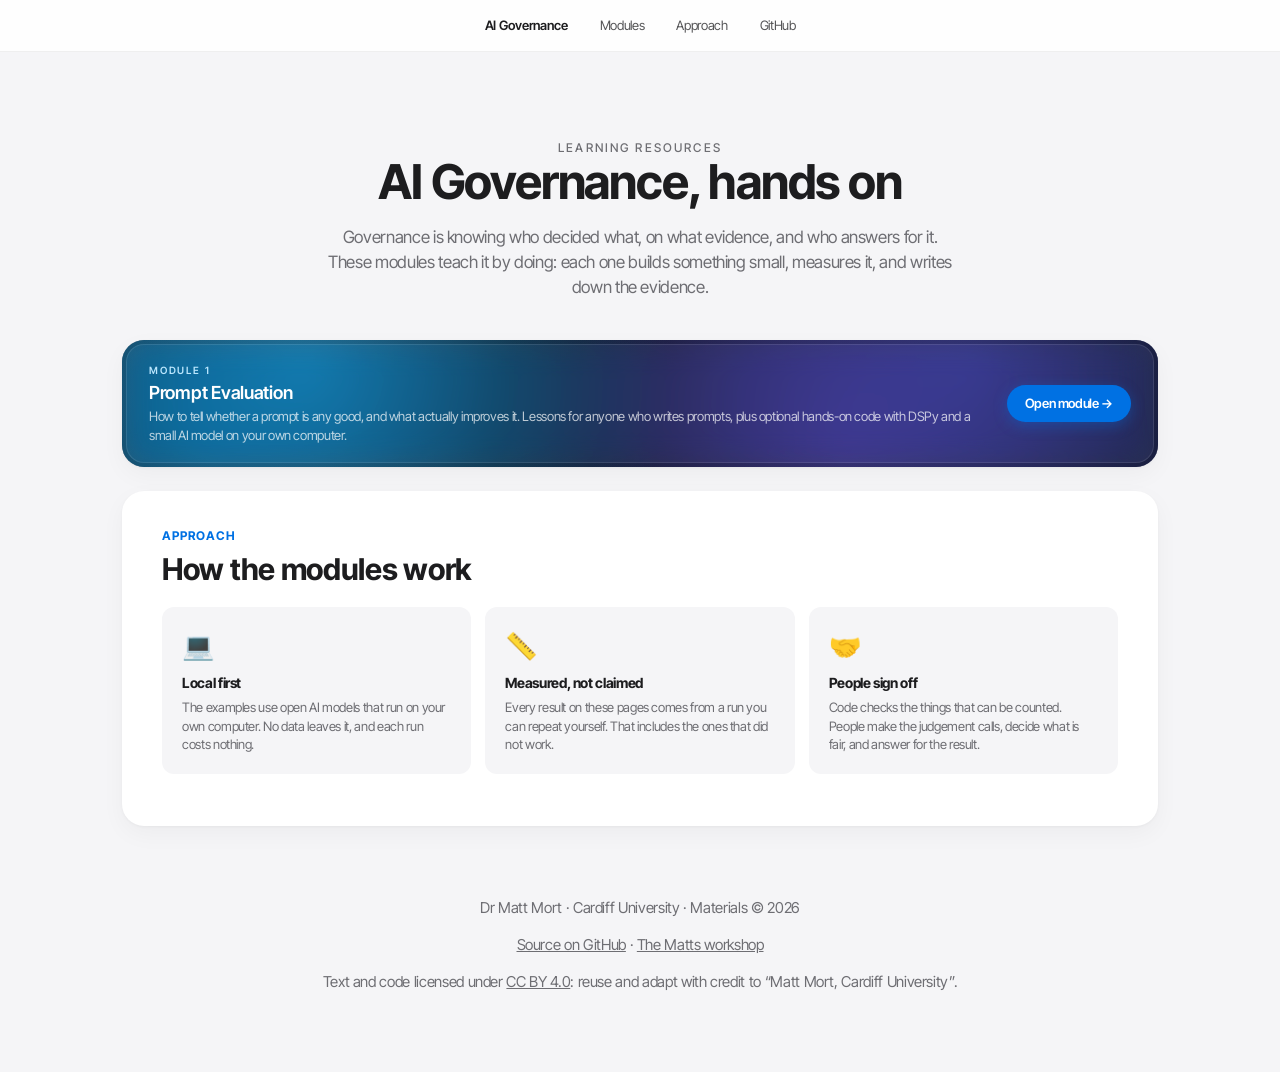
==== site/index.html @ ae8471f8 "Add prompt evaluation module and companion site Module 1 measures and optimises exam-question prompt" ====
<!DOCTYPE html>
<html lang="en-GB">
<head>
    <meta charset="UTF-8">
    <meta name="viewport" content="width=device-width, initial-scale=1.0">
    <title>AI Governance - Learning Resources</title>
    <meta name="description" content="Practical, hands-on modules for learning AI governance: measure, document and control the AI you use.">
    <link rel="preconnect" href="https://fonts.googleapis.com">
    <link rel="preconnect" href="https://fonts.gstatic.com" crossorigin>
    <link href="https://fonts.googleapis.com/css2?family=Inter+Tight:wght@400;500;600;700&display=swap" rel="stylesheet">
    <link rel="stylesheet" href="assets/style.css">
</head>
<body>
<nav class="global-nav">
    <div class="nav-content">
        <span class="nav-brand">AI Governance</span>
        <a href="#modules">Modules</a>
        <a href="#approach">Approach</a>
        <a href="https://github.com/wmgmm/ai_governance">GitHub</a>
    </div>
</nav>

<div class="container">
    <header class="hero">
        <p class="subtitle">Learning Resources</p>
        <h1>AI Governance, hands on</h1>
        <p class="lede">Governance is knowing who decided what, on what evidence, and who answers for it. These modules teach it by doing: each one builds something small, measures it, and writes down the evidence.</p>
    </header>

    <section id="modules">
        <a class="activity-hero" href="prompt_evaluation/index.html">
            <div class="hero-glass">
                <div class="hero-content">
                    <span class="hero-eyebrow">Module 1</span>
                    <h2 class="hero-title">Prompt Evaluation</h2>
                    <p class="hero-desc">How to tell whether a prompt is any good, and what actually improves it. Lessons for anyone who writes prompts, plus optional hands-on code with DSPy and a small AI model on your own computer.</p>
                </div>
                <span class="hero-cta">Open module &rarr;</span>
            </div>
        </a>
    </section>

    <section id="approach" class="section-card">
        <div class="section-header">
            <div class="eyebrow">Approach</div>
            <h2>How the modules work</h2>
        </div>
        <div class="inner-grid">
            <div class="inner-card"><span class="inner-card-icon" aria-hidden="true">&#128187;</span><strong>Local first</strong><p>The examples use open AI models that run on your own computer. No data leaves it, and each run costs nothing.</p></div>
            <div class="inner-card"><span class="inner-card-icon" aria-hidden="true">&#128207;</span><strong>Measured, not claimed</strong><p>Every result on these pages comes from a run you can repeat yourself. That includes the ones that did not work.</p></div>
            <div class="inner-card"><span class="inner-card-icon" aria-hidden="true">&#129309;</span><strong>People sign off</strong><p>Code checks the things that can be counted. People make the judgement calls, decide what is fair, and answer for the result.</p></div>
        </div>
    </section>

    <footer>
        <p>Dr Matt Mort &middot; Cardiff University &middot; Materials &copy; 2026</p>
        <p><a href="https://github.com/wmgmm/ai_governance">Source on GitHub</a> &middot; <a href="https://wmgmm.github.io/thematts/workshop.html">The Matts workshop</a></p>
        <p>Text and code licensed under <a href="https://creativecommons.org/licenses/by/4.0/" rel="license">CC BY 4.0</a>: reuse and adapt with credit to &ldquo;Matt Mort, Cardiff University&rdquo;.</p>
    </footer>
</div>
</body>
</html>
---- site/assets/style.css ----
/* Design tokens and components from The Matts workshop site (wmgmm.github.io/thematts). */
:root {
    --apple-blue: #0071e3;
    --apple-blue-hover: #0077ed;
    --link: #0066cc; /* darker than --apple-blue so links pass 4.5:1 on grey and tinted cards */
    --apple-text-primary: #1d1d1f;
    --apple-text-secondary: #6e6e73;
    --apple-text-tertiary: #86868b;
    --apple-bg-page: #f5f5f7;
    --apple-bg-card: #ffffff;
    --apple-bg-subtle: #fbfbfd;
    --apple-border: #e5e5ea;
    --apple-border-light: rgba(0, 0, 0, 0.06);
    --accent-orange: #ff8a1f;
    --accent-purple: #5e5ce6;
    --accent-green: #34c759;
    --radius-card: 22px;
    --radius-medium: 14px;
    --radius-button: 980px;
    --shadow-card: 0 1px 3px rgba(0,0,0,0.04), 0 8px 24px rgba(0,0,0,0.04);
    --shadow-hover: 0 4px 12px rgba(0,0,0,0.06), 0 16px 40px rgba(0,0,0,0.08);
    --font-stack: 'Inter Tight', -apple-system, BlinkMacSystemFont, "Segoe UI", "SF Pro Text", "Helvetica Neue", Helvetica, Arial, sans-serif;
    --font-mono: "SF Mono", "Cascadia Code", Menlo, Consolas, monospace;
    --hero-mesh-base: #0b1220;
    --border-soft: #e5e7eb;
    --transition: all 0.25s cubic-bezier(0.25, 0.1, 0.25, 1);
}

* { box-sizing: border-box; }
html { scroll-behavior: smooth; }
body { font-family: var(--font-stack); background-color: var(--apple-bg-page); color: var(--apple-text-primary); margin: 0; padding: 0; -webkit-font-smoothing: antialiased; -moz-osx-font-smoothing: grayscale; line-height: 1.47; letter-spacing: -0.022em; }
.container { max-width: 1080px; margin: 0 auto; padding: 24px 22px 40px; }
h1 { font-size: 48px; line-height: 1.05; font-weight: 700; letter-spacing: -0.025em; margin: 0 0 14px; }
.subtitle { font-size: 12px; line-height: 1.4; font-weight: 500; color: var(--apple-text-secondary); text-transform: uppercase; letter-spacing: 0.18em; margin: 0; }
h2 { font-size: 30px; line-height: 1.15; font-weight: 700; letter-spacing: -0.01em; margin: 0 0 8px; }
h3 { font-size: 22px; font-weight: 600; margin: 28px 0 12px; }
h4 { font-size: 15px; font-weight: 600; color: var(--apple-blue); margin: 20px 0 8px 0; }
p, li { font-size: 15px; }
a { color: var(--link); }
.muted { color: var(--apple-text-secondary); font-size: 13px; }

/* Nav */
.global-nav { position: sticky; top: 0; z-index: 9999; background-color: rgba(255, 255, 255, 0.85); backdrop-filter: saturate(180%) blur(20px); -webkit-backdrop-filter: saturate(180%) blur(20px); border-bottom: 1px solid var(--apple-border-light); height: 52px; display: flex; align-items: center; justify-content: center; }
.nav-content { display: flex; gap: 32px; align-items: center; overflow-x: auto; padding: 0 16px; }
.nav-brand { font-size: 13px; font-weight: 600; color: var(--apple-text-primary); letter-spacing: -0.01em; white-space: nowrap; }
.global-nav a { color: var(--apple-text-primary); text-decoration: none; font-size: 13px; font-weight: 400; opacity: 0.75; transition: opacity 0.2s ease, color 0.2s ease; white-space: nowrap; }
.global-nav a:hover { opacity: 1; color: var(--apple-blue); }

/* Hero */
header.hero { text-align: center; padding: 64px 0 40px; }
header.hero .lede { max-width: 640px; margin: 18px auto 0; color: var(--apple-text-secondary); font-size: 17px; }
.activity-hero { display: block; padding: 4px; border-radius: var(--radius-card); text-decoration: none; color: white; background: var(--hero-mesh-base); box-shadow: var(--shadow-card); transition: var(--transition); position: relative; overflow: hidden; isolation: isolate; margin-bottom: 24px; }
.activity-hero::before { content: ''; position: absolute; inset: 0; background:
    radial-gradient(circle at 18% 22%, rgba(56, 189, 248, 0.55) 0%, transparent 42%),
    radial-gradient(circle at 82% 18%, rgba(99, 102, 241, 0.50) 0%, transparent 46%),
    radial-gradient(circle at 70% 88%, rgba(139, 92, 246, 0.42) 0%, transparent 48%),
    radial-gradient(circle at 8% 90%, rgba(14, 165, 233, 0.35) 0%, transparent 50%);
    pointer-events: none; z-index: 0; }
.activity-hero::after { content: ''; position: absolute; inset: 0; background: linear-gradient(135deg, rgba(11, 18, 32, 0.10) 0%, rgba(11, 18, 32, 0.45) 100%); pointer-events: none; z-index: 0; }
a.activity-hero:hover { transform: translateY(-2px); box-shadow: var(--shadow-hover); }
.hero-glass { position: relative; z-index: 1; display: flex; align-items: center; gap: 20px; padding: 18px 22px; border-radius: calc(var(--radius-card) - 4px); background: rgba(255, 255, 255, 0.05); border: 1px solid rgba(255, 255, 255, 0.10); backdrop-filter: blur(14px) saturate(140%); -webkit-backdrop-filter: blur(14px) saturate(140%); }
.hero-content { flex: 1; min-width: 0; }
.hero-eyebrow { font-size: 10px; text-transform: uppercase; letter-spacing: 0.18em; font-weight: 600; color: #BAE6FD; display: block; }
.hero-title { font-size: 18px; font-weight: 600; line-height: 1.2; margin: 4px 0; color: white; letter-spacing: -0.015em; }
.hero-desc { font-size: 13px; line-height: 1.4; color: rgba(255, 255, 255, 0.72); margin: 0; }
.hero-cta { display: inline-flex; align-items: center; justify-content: center; font-size: 13px; font-weight: 600; padding: 9px 18px; background: var(--apple-blue); color: #ffffff; border-radius: var(--radius-button); white-space: nowrap; box-shadow: 0 4px 14px rgba(0, 113, 227, 0.35); flex-shrink: 0; }

/* Sections and cards */
.section-card { background: var(--apple-bg-card); border-radius: var(--radius-card); padding: 36px 40px; margin-bottom: 24px; box-shadow: var(--shadow-card); scroll-margin-top: 64px; }
.section-header { margin-bottom: 20px; }
.section-header p { margin: 6px 0 0; color: var(--apple-text-secondary); font-size: 15px; }
.eyebrow { font-size: 12px; font-weight: 700; text-transform: uppercase; letter-spacing: 0.08em; color: var(--apple-blue); margin-bottom: 8px; }
.inner-grid { display: grid; grid-template-columns: repeat(auto-fit, minmax(240px, 1fr)); gap: 14px; margin: 16px 0; }
.inner-card { background: var(--apple-bg-page); padding: 20px; border-radius: 12px; min-width: 0; }
.inner-card-icon { font-size: 26px; margin-bottom: 8px; display: block; }
.inner-card strong { font-size: 14px; display: block; margin-bottom: 4px; }
.inner-card p, .inner-card li { font-size: 13px; color: var(--apple-text-secondary); margin: 0; line-height: 1.45; }
.quick-start { display: grid; grid-template-columns: repeat(auto-fit, minmax(220px, 1fr)); gap: 14px; margin-bottom: 24px; }
.quick-step { display: flex; align-items: center; gap: 12px; padding: 14px 16px; background: var(--apple-bg-subtle); border-radius: var(--radius-medium); border: 1px solid var(--apple-border-light); font-size: 14px; line-height: 1.4; }
.step-badge { background-color: var(--apple-text-primary); color: white; border-radius: 50%; min-width: 24px; height: 24px; display: flex; align-items: center; justify-content: center; font-size: 12px; font-weight: 700; flex-shrink: 0; }
.exercise-note { font-size: 14px; color: var(--apple-text-secondary); margin-bottom: 14px; line-height: 1.5; }
.exercise-note strong { color: var(--apple-text-primary); }

/* Callouts */
.callout { background: #f0f7ff; border: 1px solid #cce5ff; border-left: 4px solid var(--apple-blue); padding: 14px 16px; border-radius: 8px; margin: 12px 0; }
.callout strong { display: block; margin-bottom: 6px; color: #0056b3; font-size: 12px; text-transform: uppercase; letter-spacing: 0.05em; }
.callout-body { color: #2c3e50; line-height: 1.5; font-size: 14px; }
.callout.governance { background: #f4f3ff; border-color: #dcdaff; border-left-color: var(--accent-purple); }
.callout.governance strong { color: #3f3cb8; }

/* Code and prompts */
.prompt-box, pre.code { background-color: #ffffff; padding: 16px 18px; border-radius: var(--radius-medium); font-family: var(--font-mono); font-size: 13px; line-height: 1.6; color: #2c2c2e; margin: 12px 0 14px 0; white-space: pre-wrap; overflow-wrap: anywhere; border: 1px solid var(--border-soft); box-shadow: 0 1px 2px rgba(15, 23, 42, 0.04); }
pre.code { position: relative; white-space: pre; overflow-x: auto; background: #fbfbfd; }
code { font-family: var(--font-mono); font-size: 0.9em; background: var(--apple-bg-page); padding: 1px 5px; border-radius: 5px; overflow-wrap: anywhere; }
pre code { background: none; padding: 0; font-size: inherit; }
.code-wrap { position: relative; }
.btn-copy { position: absolute; top: 8px; right: 8px; background-color: var(--apple-blue); color: white; font-size: 12px; padding: 5px 12px; border-radius: var(--radius-button); border: none; cursor: pointer; font-weight: 600; transition: var(--transition); font-family: inherit; box-shadow: 0 2px 6px rgba(0, 113, 227, 0.22); }
.btn-copy:hover { background-color: var(--apple-blue-hover); }
.btn-copy.success { background-color: var(--accent-green); }

/* Tabs */
.tab-bar { display: flex; gap: 28px; padding: 8px 0 0; margin: 8px 0 20px; border-bottom: 1px solid var(--border-soft); overflow-x: auto; overflow-y: hidden; }
.tab-btn { position: relative; padding: 12px 0; border: none; background: transparent; font-family: inherit; font-size: 14px; font-weight: 500; color: var(--apple-text-secondary); cursor: pointer; white-space: nowrap; }
.tab-btn.active { color: var(--apple-text-primary); font-weight: 600; }
.tab-btn.active::after { content: ''; position: absolute; left: 0; right: 0; bottom: -1px; height: 2px; background: var(--apple-blue); border-radius: 2px 2px 0 0; }
.tab-btn:focus-visible, .tab-panel:focus-visible, summary:focus-visible, .btn-copy:focus-visible, a:focus-visible { outline: 2px solid var(--apple-blue); outline-offset: 2px; border-radius: 4px; }
.tab-panel { display: none; }
.tab-panel.active { display: block; animation: fadeIn 0.25s ease-out; }
@keyframes fadeIn { from { opacity: 0; transform: translateY(4px); } to { opacity: 1; transform: translateY(0); } }

/* Accordions */
details { border-bottom: 1px solid var(--apple-border); }
details:last-of-type { border-bottom: none; }
summary { padding: 16px 12px; margin: 0 -12px; border-radius: 10px; cursor: pointer; font-size: 17px; font-weight: 600; list-style: none; display: flex; justify-content: space-between; align-items: center; gap: 12px; }
summary:hover { background-color: var(--apple-bg-page); color: var(--apple-blue); }
summary::-webkit-details-marker { display: none; }
summary::after { content: 'Open \2192'; font-size: 12px; font-weight: 700; color: white; background: #424245; padding: 6px 14px; border-radius: var(--radius-button); flex-shrink: 0; white-space: nowrap; }
details[open] summary::after { content: 'Close'; background: #d2d2d7; color: var(--apple-text-primary); }
details[open] summary { color: var(--apple-blue); }
.ex-num { display: inline-flex; align-items: center; justify-content: center; min-width: 28px; height: 28px; padding: 0 8px; color: var(--apple-text-secondary); font-size: 12px; font-weight: 600; border: 1px solid var(--border-soft); border-radius: 999px; margin-right: 14px; flex-shrink: 0; }
details[open] .ex-num { color: var(--apple-blue); border-color: var(--apple-blue); }
summary > span:not(.ex-num) { flex: 1; }
.details-content { padding: 0 0 24px 42px; }

/* Tables */
.table-wrap { overflow-x: auto; margin: 12px 0 20px; }
table { width: 100%; border-collapse: collapse; font-size: 14px; }
th { text-align: left; color: var(--apple-text-secondary); font-weight: 600; font-size: 13px; padding: 8px 10px; border-bottom: 1px solid var(--apple-border); }
td { padding: 10px; border-bottom: 1px solid var(--apple-border-light); vertical-align: top; }
tbody th { color: var(--apple-text-primary); font-weight: 400; font-size: 14px; border-bottom: 1px solid var(--apple-border-light); padding: 10px; vertical-align: top; }
table.compact td, table.compact th { padding: 6px 10px; font-size: 13px; white-space: nowrap; }
table.compact tbody th { white-space: normal; min-width: 160px; }

/* Footer */
footer { text-align: center; padding: 32px 0 24px; color: var(--apple-text-secondary); font-size: 12px; }
footer a { color: var(--apple-text-secondary); }

@media (max-width: 734px) {
    .section-card { padding: 24px 18px; }
    .details-content { padding-left: 0; }
}
@media (max-width: 600px) {
    h1 { font-size: 32px; letter-spacing: -0.02em; }
    h2 { font-size: 24px; }
    header.hero { padding: 40px 0 28px; }
    .container { padding: 16px 16px 32px; }
    .nav-content { gap: 18px; }
    .nav-brand { display: none; }
    .global-nav a { font-size: 12px; }
    .hero-glass { flex-direction: column; align-items: flex-start; }
    summary { font-size: 15px; }
    summary::after { display: none; }
}
@media print { .global-nav { display: none; } details { break-inside: avoid; } }
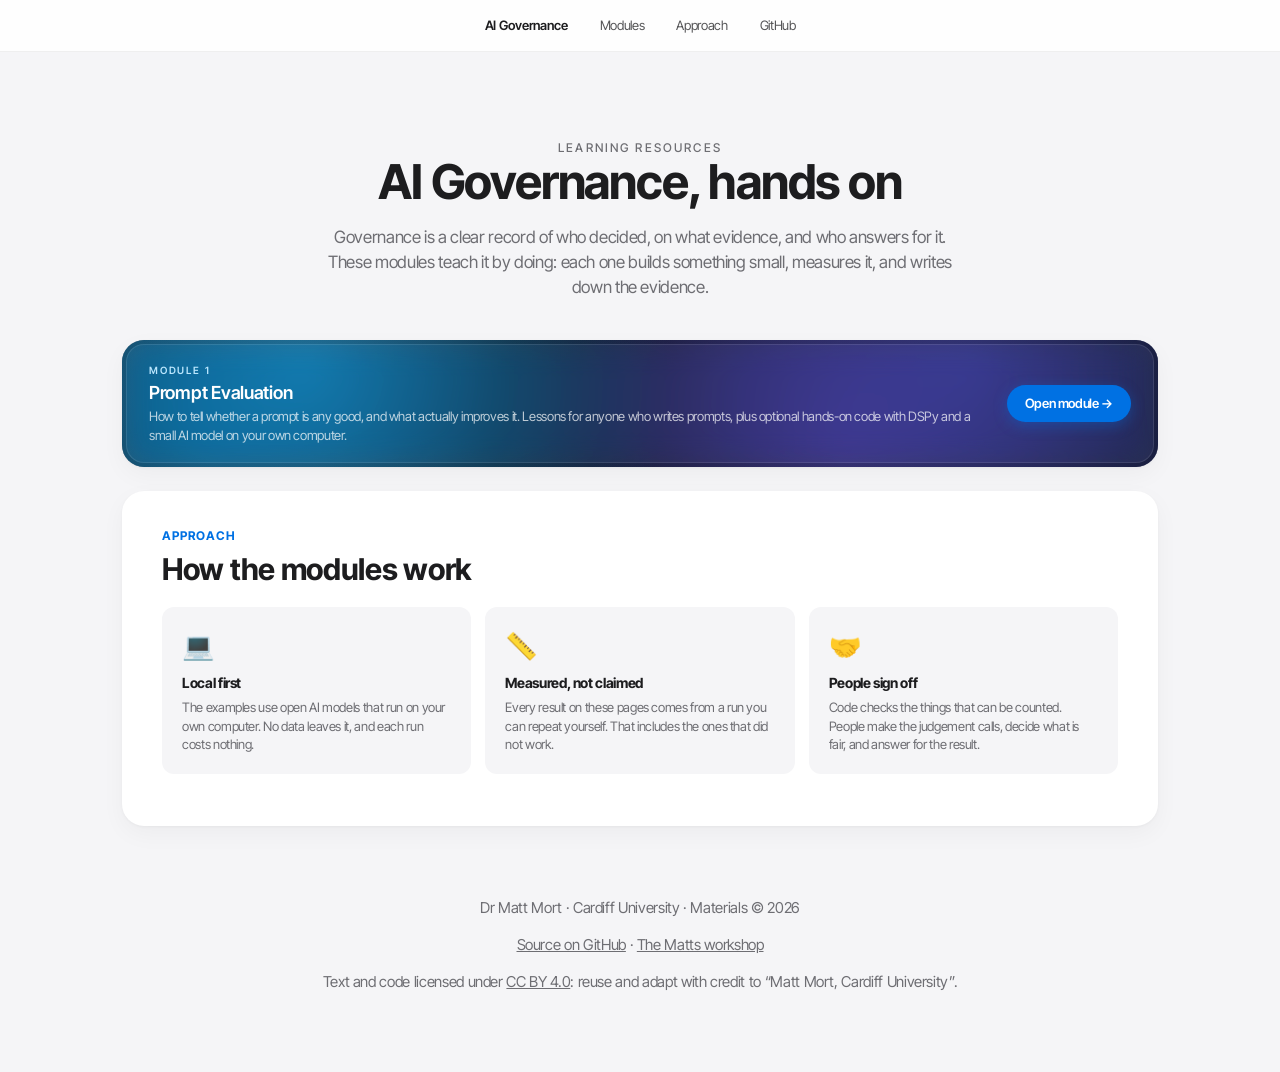
==== commit bfa60e12: "Governance definition: "a clear record of who decided, on what evidence, and who answers for it" Co-" ====
--- a/site/index.html
+++ b/site/index.html
@@ -24,7 +24,7 @@
     <header class="hero">
         <p class="subtitle">Learning Resources</p>
         <h1>AI Governance, hands on</h1>
-        <p class="lede">Governance is knowing who decided what, on what evidence, and who answers for it. These modules teach it by doing: each one builds something small, measures it, and writes down the evidence.</p>
+        <p class="lede">Governance is a clear record of who decided, on what evidence, and who answers for it. These modules teach it by doing: each one builds something small, measures it, and writes down the evidence.</p>
     </header>
 
     <section id="modules">
